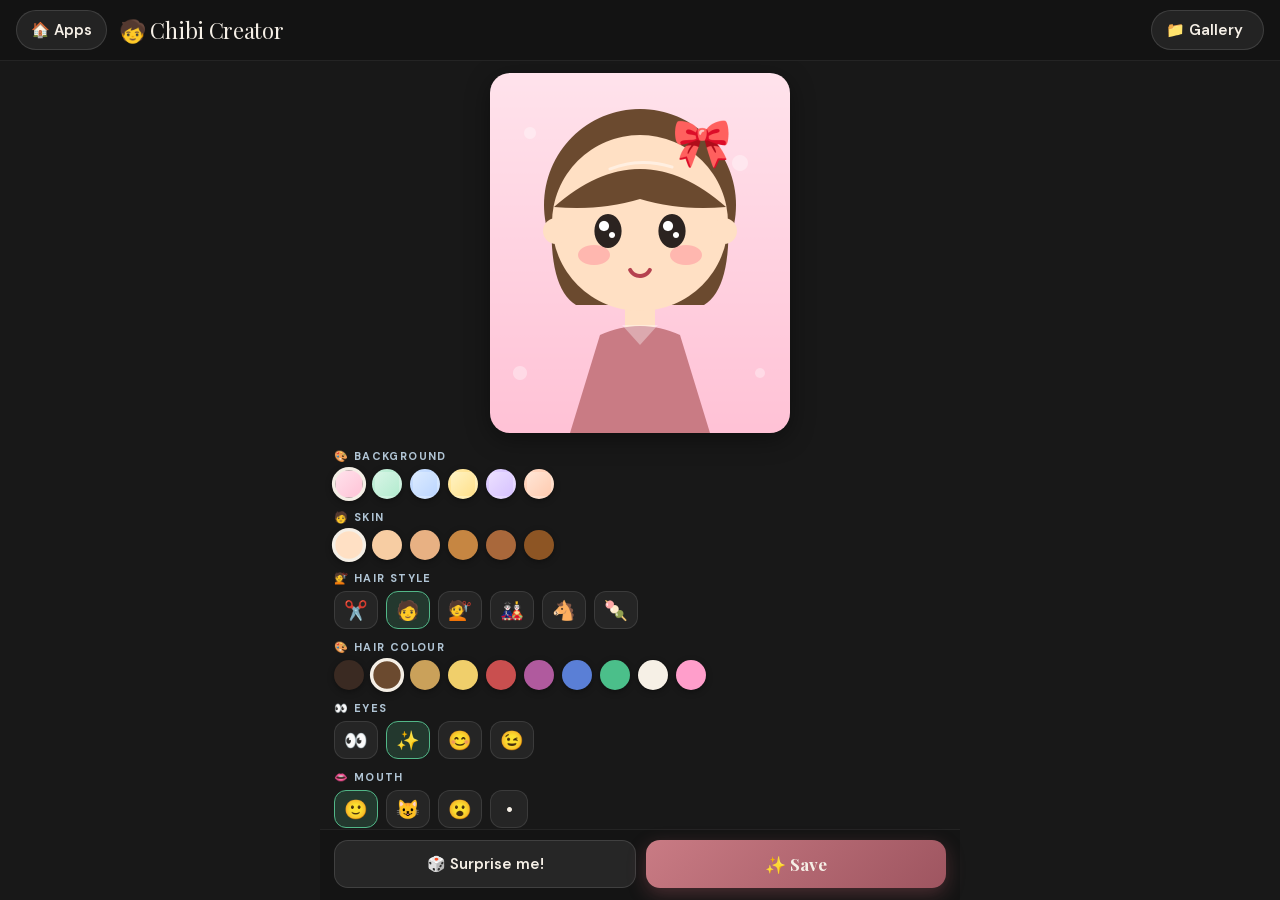
==== www/index.html @ 940c88df "Chibi Creator — kawaii character maker + gallery for Neeksha's Apps Zero-backend static PWA: build a" ====
<!DOCTYPE html>
<html lang="en">
<head>
<meta charset="UTF-8">
<meta name="viewport" content="width=device-width, initial-scale=1.0, maximum-scale=1.0, user-scalable=no, viewport-fit=cover">
<meta name="theme-color" content="#2B2B2B">
<title>🧒 Neeksha's Chibi Creator</title>
<link rel="manifest" href="manifest.json">
<link rel="icon" href="icons/icon-192.png">
<link rel="apple-touch-icon" href="icons/icon-192.png">
<link rel="stylesheet" href="css/styles.css">
</head>
<body>

<!-- ══ CREATOR ══ -->
<div class="screen on" id="sCreate">
  <header class="bar top">
    <a class="chip" href="/" title="All of Neeksha's apps">🏠 Apps</a>
    <div class="brand">🧒 Chibi&nbsp;Creator</div>
    <button class="chip right" onclick="go('sGallery')">📁 Gallery <span id="galCount"></span></button>
  </header>

  <div class="stage">
    <canvas id="chibi" width="600" height="720"></canvas>
  </div>

  <div class="panel">
    <div class="ctl"><div class="lbl">🎨 Background</div><div class="row" id="bgRow"></div></div>
    <div class="ctl"><div class="lbl">🧑 Skin</div><div class="row" id="skinRow"></div></div>
    <div class="ctl"><div class="lbl">💇 Hair style</div><div class="row" id="hairStyleRow"></div></div>
    <div class="ctl"><div class="lbl">🎨 Hair colour</div><div class="row" id="hairColorRow"></div></div>
    <div class="ctl"><div class="lbl">👀 Eyes</div><div class="row" id="eyeRow"></div></div>
    <div class="ctl"><div class="lbl">👄 Mouth</div><div class="row" id="mouthRow"></div></div>
    <div class="ctl"><div class="lbl">🌸 Cheeks</div><div class="row"><button class="opt" id="blushToggle">blush ✨</button></div></div>
    <div class="ctl"><div class="lbl">👕 Outfit</div><div class="row" id="outfitRow"></div></div>
    <div class="ctl"><div class="lbl">🎀 Accessory</div><div class="row" id="accRow"></div></div>
  </div>

  <div class="actions">
    <button class="act" onclick="randomize()">🎲 Surprise me!</button>
    <button class="act go" onclick="saveChibi()">✨ Save</button>
  </div>
</div>

<!-- ══ GALLERY ══ -->
<div class="screen" id="sGallery">
  <header class="bar top">
    <button class="chip" onclick="go('sCreate')">← Creator</button>
    <div class="brand">📁 My Gallery</div>
    <a class="chip right" href="/" title="All of Neeksha's apps">🏠 Apps</a>
  </header>
  <div class="gallery-wrap">
    <div class="grid" id="galGrid"></div>
    <div class="empty" id="galEmpty" hidden>
      <div class="ei">🧒</div>
      <p>No chibis yet!<br>Make a cutie and tap <b>✨ Save</b>.</p>
      <button class="chip big" onclick="go('sCreate')">Start creating →</button>
    </div>
  </div>
</div>

<!-- ══ LIGHTBOX ══ -->
<div class="lightbox" id="lightbox" onclick="closeLightbox(event)">
  <div class="lb-inner">
    <img id="lbImg" alt="chibi">
    <div class="lb-date" id="lbDate"></div>
    <div class="lb-actions">
      <button class="chip" onclick="downloadCurrent()">⬇ Save picture</button>
      <button class="chip danger" onclick="deleteCurrent()">🗑️ Delete</button>
      <button class="chip" onclick="closeLightbox()">✦ Close</button>
    </div>
  </div>
</div>

<div class="toast" id="toast"></div>

<script src="js/data.js"></script>
<script src="js/store.js"></script>
<script src="js/chibi.js"></script>
<script src="js/controls.js"></script>
<script src="js/gallery.js"></script>
<script src="js/app.js"></script>
<script src="js/pwa.js"></script>
</body>
</html>
---- www/css/styles.css ----
@font-face{font-family:'Playfair Display';font-style:normal;font-weight:400 900;font-display:swap;src:url('../fonts/PlayfairDisplay-var-latin.woff2') format('woff2')}
@font-face{font-family:'DM Sans';font-style:normal;font-weight:100 1000;font-display:swap;src:url('../fonts/DMSans-var-latin.woff2') format('woff2')}

:root{
  --ch:#2B2B2B; --ch-d:#181818;
  --ro:#C97B84; --ro-l:#E8A0A8; --ro-d:#9E5560;
  --gr:#2D6A4F; --gr-l:#52B788;
  --cr:#F5EFE6; --sl:#7B8FA1; --sl-l:#B0C4D4;
  --sdw:0 6px 24px rgba(0,0,0,.4);
}
*{margin:0;padding:0;box-sizing:border-box;-webkit-tap-highlight-color:transparent}
html,body{width:100%;height:100%;overflow:hidden;font-family:'DM Sans',sans-serif;background:var(--ch-d);color:var(--cr)}
button{cursor:pointer;font-family:inherit;border:none;outline:none;color:inherit}

.screen{position:fixed;inset:0;display:none;flex-direction:column}
.screen.on{display:flex}

/* bars */
.bar{display:flex;align-items:center;gap:12px;padding:calc(10px + env(safe-area-inset-top)) 16px 10px;background:rgba(20,20,20,.92);backdrop-filter:blur(16px);-webkit-backdrop-filter:blur(16px);border-bottom:1px solid rgba(255,255,255,.07);z-index:10;flex-shrink:0}
.brand{font-family:'Playfair Display',serif;font-size:clamp(15px,4vw,22px);letter-spacing:-.3px;white-space:nowrap;overflow:hidden;text-overflow:ellipsis;min-width:0;flex:0 1 auto}
.chip{flex:0 0 auto;display:inline-flex;align-items:center;gap:6px;background:rgba(255,255,255,.07);border:1px solid rgba(255,255,255,.12);color:var(--cr);font-size:clamp(12px,3.3vw,15px);font-weight:600;padding:9px 14px;border-radius:50px;text-decoration:none;transition:background .15s,transform .1s}
.chip:active{transform:scale(.95);background:rgba(255,255,255,.16)}
.chip.right{margin-left:auto}
.chip.big{padding:13px 24px;font-size:16px;margin-top:4px}
.chip.danger{background:rgba(201,123,132,.14);border-color:rgba(201,123,132,.4);color:var(--ro-l)}
#galCount{color:var(--gr-l);font-weight:800}

/* stage / canvas */
.stage{flex-shrink:0;display:flex;align-items:center;justify-content:center;padding:12px}
#chibi{height:min(38vh,320px);width:auto;max-width:100%;aspect-ratio:300/360;border-radius:20px;box-shadow:var(--sdw);display:block}

/* control panel */
.panel{flex:1;overflow-y:auto;padding:4px 14px 10px}
.ctl{margin-bottom:11px}
.lbl{font-size:11px;letter-spacing:1.4px;text-transform:uppercase;color:var(--sl-l);font-weight:700;margin-bottom:6px}
.row{display:flex;flex-wrap:wrap;gap:8px;align-items:center}
.swatch{width:30px;height:30px;border-radius:50%;border:3px solid transparent;transition:transform .12s,border-color .12s;box-shadow:0 2px 6px rgba(0,0,0,.35);flex:0 0 auto}
.swatch:active{transform:scale(.88)}
.swatch.on{border-color:var(--cr);transform:scale(1.14)}
.opt{min-width:38px;height:38px;padding:0 9px;border-radius:12px;background:rgba(255,255,255,.06);border:1.5px solid rgba(255,255,255,.1);font-size:19px;line-height:1;display:flex;align-items:center;justify-content:center;transition:all .12s;flex:0 0 auto}
.opt:active{transform:scale(.9)}
.opt.on{background:rgba(82,183,136,.2);border-color:var(--gr-l)}
#blushToggle{font-size:14px;font-weight:600;width:auto;padding:0 16px}

/* actions */
.actions{display:flex;gap:10px;padding:10px 14px calc(12px + env(safe-area-inset-bottom));background:rgba(20,20,20,.96);border-top:1px solid rgba(255,255,255,.07);flex-shrink:0}
.act{flex:1;height:48px;border-radius:14px;background:rgba(255,255,255,.08);border:1.5px solid rgba(255,255,255,.12);font-size:15px;font-weight:600;display:flex;align-items:center;justify-content:center;gap:6px;transition:transform .12s}
.act:active{transform:scale(.96)}
.act.go{background:linear-gradient(135deg,var(--ro),var(--ro-d));border:none;font-family:'Playfair Display',serif;font-size:17px;font-weight:700;box-shadow:0 6px 18px rgba(158,85,96,.4)}

/* gallery */
.gallery-wrap{flex:1;overflow-y:auto;padding:16px}
.grid{display:grid;grid-template-columns:repeat(auto-fill,minmax(140px,1fr));gap:12px}
.card{position:relative;border-radius:16px;overflow:hidden;box-shadow:var(--sdw);aspect-ratio:5/6;cursor:pointer;transition:transform .12s;border:1px solid rgba(255,255,255,.08)}
.card:active{transform:scale(.97)}
.card img{width:100%;height:100%;object-fit:cover;display:block}
.card .cd{position:absolute;left:0;right:0;bottom:0;padding:6px 9px;font-size:10px;letter-spacing:.4px;color:var(--cr);background:linear-gradient(transparent,rgba(0,0,0,.6));text-transform:uppercase}
.empty{display:flex;flex-direction:column;align-items:center;justify-content:center;text-align:center;gap:12px;color:var(--sl-l);height:70vh}
.empty .ei{font-size:64px;opacity:.6}
.empty p{line-height:1.6;font-size:clamp(14px,3.6vw,16px)}

/* lightbox */
.lightbox{position:fixed;inset:0;z-index:100;display:none;align-items:center;justify-content:center;flex-direction:column;gap:14px;background:rgba(10,10,10,.82);backdrop-filter:blur(8px);-webkit-backdrop-filter:blur(8px);padding:24px}
.lightbox.on{display:flex}
.lb-inner{display:flex;flex-direction:column;align-items:center;gap:14px;max-width:min(460px,92vw)}
#lbImg{max-width:100%;max-height:60vh;border-radius:16px;box-shadow:var(--sdw);border:1px solid rgba(255,255,255,.1)}
.lb-date{font-size:12px;color:var(--sl);letter-spacing:.5px;text-transform:uppercase}
.lb-actions{display:flex;gap:9px;flex-wrap:wrap;justify-content:center}

/* toast */
.toast{position:fixed;left:50%;bottom:calc(84px + env(safe-area-inset-bottom));transform:translateX(-50%) translateY(140px);background:var(--gr);color:var(--cr);font-weight:700;font-size:15px;padding:12px 24px;border-radius:50px;z-index:200;transition:transform .45s cubic-bezier(.34,1.56,.64,1);box-shadow:0 8px 26px rgba(45,106,79,.5);white-space:nowrap}
.toast.on{transform:translateX(-50%) translateY(0)}

@media(min-width:620px){
  #chibi{height:min(44vh,360px)}
  .panel,.actions{max-width:640px;width:100%;margin:0 auto}
}
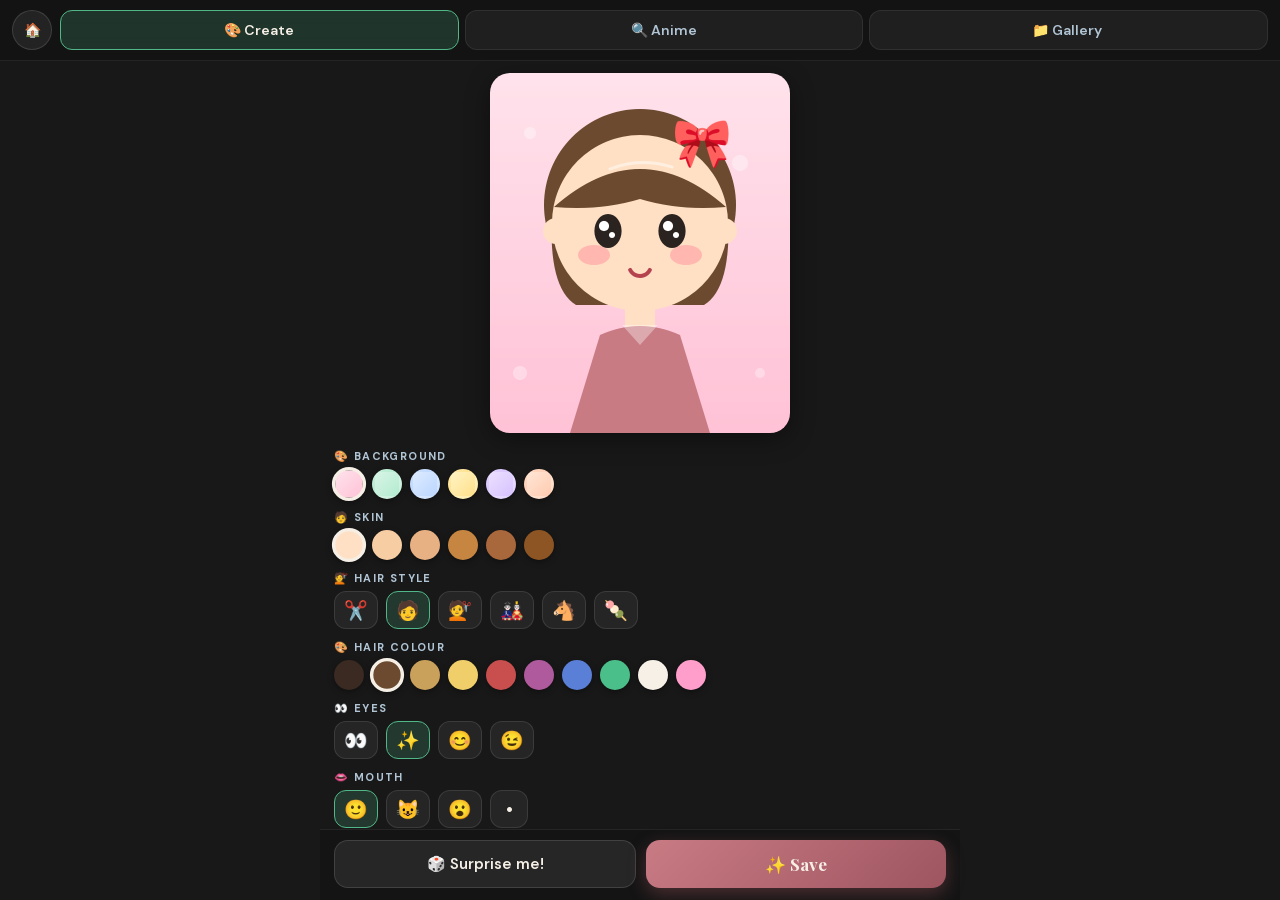
==== commit 10d69d0b: "Add 🔍 Anime search tab: 100 kid-friendly characters, bundled offline New top nav (Create / Anime / G" ====
--- a/www/index.html
+++ b/www/index.html
@@ -12,57 +12,63 @@
 </head>
 <body>
 
-<!-- ══ CREATOR ══ -->
-<div class="screen on" id="sCreate">
-  <header class="bar top">
-    <a class="chip" href="/" title="All of Neeksha's apps">🏠 Apps</a>
-    <div class="brand">🧒 Chibi&nbsp;Creator</div>
-    <button class="chip right" onclick="go('sGallery')">📁 Gallery <span id="galCount"></span></button>
-  </header>
+<header class="appbar">
+  <a class="chip home" href="/" title="All of Neeksha's apps">🏠</a>
+  <nav class="tabs">
+    <button class="tab on" data-s="sCreate" onclick="go('sCreate')">🎨 Create</button>
+    <button class="tab" data-s="sAnime" onclick="go('sAnime')">🔍 Anime</button>
+    <button class="tab" data-s="sGallery" onclick="go('sGallery')">📁 Gallery <span class="galCount" id="galCount"></span></button>
+  </nav>
+</header>
 
-  <div class="stage">
-    <canvas id="chibi" width="600" height="720"></canvas>
+<main id="screens">
+
+  <!-- ══ CREATE ══ -->
+  <div class="screen on" id="sCreate">
+    <div class="stage"><canvas id="chibi" width="600" height="720"></canvas></div>
+    <div class="panel">
+      <div class="ctl"><div class="lbl">🎨 Background</div><div class="row" id="bgRow"></div></div>
+      <div class="ctl"><div class="lbl">🧑 Skin</div><div class="row" id="skinRow"></div></div>
+      <div class="ctl"><div class="lbl">💇 Hair style</div><div class="row" id="hairStyleRow"></div></div>
+      <div class="ctl"><div class="lbl">🎨 Hair colour</div><div class="row" id="hairColorRow"></div></div>
+      <div class="ctl"><div class="lbl">👀 Eyes</div><div class="row" id="eyeRow"></div></div>
+      <div class="ctl"><div class="lbl">👄 Mouth</div><div class="row" id="mouthRow"></div></div>
+      <div class="ctl"><div class="lbl">🌸 Cheeks</div><div class="row"><button class="opt" id="blushToggle">blush ✨</button></div></div>
+      <div class="ctl"><div class="lbl">👕 Outfit</div><div class="row" id="outfitRow"></div></div>
+      <div class="ctl"><div class="lbl">🎀 Accessory</div><div class="row" id="accRow"></div></div>
+    </div>
+    <div class="actions">
+      <button class="act" onclick="randomize()">🎲 Surprise me!</button>
+      <button class="act go" onclick="saveChibi()">✨ Save</button>
+    </div>
   </div>
 
-  <div class="panel">
-    <div class="ctl"><div class="lbl">🎨 Background</div><div class="row" id="bgRow"></div></div>
-    <div class="ctl"><div class="lbl">🧑 Skin</div><div class="row" id="skinRow"></div></div>
-    <div class="ctl"><div class="lbl">💇 Hair style</div><div class="row" id="hairStyleRow"></div></div>
-    <div class="ctl"><div class="lbl">🎨 Hair colour</div><div class="row" id="hairColorRow"></div></div>
-    <div class="ctl"><div class="lbl">👀 Eyes</div><div class="row" id="eyeRow"></div></div>
-    <div class="ctl"><div class="lbl">👄 Mouth</div><div class="row" id="mouthRow"></div></div>
-    <div class="ctl"><div class="lbl">🌸 Cheeks</div><div class="row"><button class="opt" id="blushToggle">blush ✨</button></div></div>
-    <div class="ctl"><div class="lbl">👕 Outfit</div><div class="row" id="outfitRow"></div></div>
-    <div class="ctl"><div class="lbl">🎀 Accessory</div><div class="row" id="accRow"></div></div>
+  <!-- ══ ANIME SEARCH ══ -->
+  <div class="screen" id="sAnime">
+    <div class="search-bar">
+      <input id="animeSearch" type="search" placeholder="🔍 Search anime characters…" autocomplete="off" oninput="renderAnimeGrid(this.value)">
+    </div>
+    <div class="anime-grid" id="animeGrid"></div>
   </div>
 
-  <div class="actions">
-    <button class="act" onclick="randomize()">🎲 Surprise me!</button>
-    <button class="act go" onclick="saveChibi()">✨ Save</button>
-  </div>
-</div>
-
-<!-- ══ GALLERY ══ -->
-<div class="screen" id="sGallery">
-  <header class="bar top">
-    <button class="chip" onclick="go('sCreate')">← Creator</button>
-    <div class="brand">📁 My Gallery</div>
-    <a class="chip right" href="/" title="All of Neeksha's apps">🏠 Apps</a>
-  </header>
-  <div class="gallery-wrap">
-    <div class="grid" id="galGrid"></div>
-    <div class="empty" id="galEmpty" hidden>
-      <div class="ei">🧒</div>
-      <p>No chibis yet!<br>Make a cutie and tap <b>✨ Save</b>.</p>
-      <button class="chip big" onclick="go('sCreate')">Start creating →</button>
+  <!-- ══ GALLERY ══ -->
+  <div class="screen" id="sGallery">
+    <div class="gallery-wrap">
+      <div class="grid" id="galGrid"></div>
+      <div class="empty" id="galEmpty" hidden>
+        <div class="ei">🧒</div>
+        <p>No saved pictures yet!<br>Make a chibi or render an anime character, then tap save.</p>
+        <button class="chip big" onclick="go('sCreate')">Start creating →</button>
+      </div>
     </div>
   </div>
-</div>
 
-<!-- ══ LIGHTBOX ══ -->
+</main>
+
+<!-- gallery lightbox -->
 <div class="lightbox" id="lightbox" onclick="closeLightbox(event)">
   <div class="lb-inner">
-    <img id="lbImg" alt="chibi">
+    <img id="lbImg" alt="picture">
     <div class="lb-date" id="lbDate"></div>
     <div class="lb-actions">
       <button class="chip" onclick="downloadCurrent()">⬇ Save picture</button>
@@ -72,12 +78,28 @@
   </div>
 </div>
 
+<!-- anime render overlay -->
+<div class="lightbox" id="animeView" onclick="closeAnime(event)">
+  <div class="lb-inner">
+    <img id="avImg" alt="anime character">
+    <div class="av-name" id="avName"></div>
+    <div class="av-series" id="avSeries"></div>
+    <div class="lb-actions">
+      <button class="chip go2" onclick="saveAnime()">💾 Save to gallery</button>
+      <button class="chip" onclick="downloadAnime()">⬇ Download</button>
+      <button class="chip" onclick="closeAnime()">✦ Close</button>
+    </div>
+  </div>
+</div>
+
 <div class="toast" id="toast"></div>
 
 <script src="js/data.js"></script>
+<script src="js/anime-data.js"></script>
 <script src="js/store.js"></script>
 <script src="js/chibi.js"></script>
 <script src="js/controls.js"></script>
+<script src="js/anime.js"></script>
 <script src="js/gallery.js"></script>
 <script src="js/app.js"></script>
 <script src="js/pwa.js"></script>
--- a/www/css/styles.css
+++ b/www/css/styles.css
@@ -4,32 +4,42 @@
 :root{
   --ch:#2B2B2B; --ch-d:#181818;
   --ro:#C97B84; --ro-l:#E8A0A8; --ro-d:#9E5560;
-  --gr:#2D6A4F; --gr-l:#52B788;
+  --gr:#2D6A4F; --gr-l:#52B788; --gr-d:#1B4332;
   --cr:#F5EFE6; --sl:#7B8FA1; --sl-l:#B0C4D4;
   --sdw:0 6px 24px rgba(0,0,0,.4);
 }
 *{margin:0;padding:0;box-sizing:border-box;-webkit-tap-highlight-color:transparent}
 html,body{width:100%;height:100%;overflow:hidden;font-family:'DM Sans',sans-serif;background:var(--ch-d);color:var(--cr)}
+body{display:flex;flex-direction:column}
 button{cursor:pointer;font-family:inherit;border:none;outline:none;color:inherit}
 
-.screen{position:fixed;inset:0;display:none;flex-direction:column}
+/* ── top app bar + tabs ── */
+.appbar{flex-shrink:0;display:flex;align-items:center;gap:8px;padding:calc(10px + env(safe-area-inset-top)) 12px 10px;background:rgba(20,20,20,.95);backdrop-filter:blur(16px);-webkit-backdrop-filter:blur(16px);border-bottom:1px solid rgba(255,255,255,.07);z-index:10}
+.home{flex:0 0 auto;display:inline-flex;align-items:center;justify-content:center;width:40px;height:40px;background:rgba(255,255,255,.07);border:1px solid rgba(255,255,255,.12);border-radius:12px;font-size:18px;text-decoration:none;transition:background .15s}
+.home:active{background:rgba(255,255,255,.18)}
+.tabs{display:flex;gap:6px;flex:1;min-width:0}
+.tab{flex:1;min-width:0;display:flex;align-items:center;justify-content:center;gap:4px;height:40px;border-radius:12px;background:rgba(255,255,255,.05);border:1px solid rgba(255,255,255,.08);color:var(--sl-l);font-size:clamp(12px,3.3vw,14px);font-weight:600;white-space:nowrap;overflow:hidden;transition:all .15s}
+.tab:active{transform:scale(.96)}
+.tab.on{background:rgba(82,183,136,.2);border-color:var(--gr-l);color:var(--cr)}
+.galCount{color:var(--gr-l);font-weight:800}
+
+/* ── screens ── */
+#screens{flex:1;position:relative;overflow:hidden}
+.screen{position:absolute;inset:0;display:none;flex-direction:column}
 .screen.on{display:flex}
 
-/* bars */
-.bar{display:flex;align-items:center;gap:12px;padding:calc(10px + env(safe-area-inset-top)) 16px 10px;background:rgba(20,20,20,.92);backdrop-filter:blur(16px);-webkit-backdrop-filter:blur(16px);border-bottom:1px solid rgba(255,255,255,.07);z-index:10;flex-shrink:0}
-.brand{font-family:'Playfair Display',serif;font-size:clamp(15px,4vw,22px);letter-spacing:-.3px;white-space:nowrap;overflow:hidden;text-overflow:ellipsis;min-width:0;flex:0 1 auto}
-.chip{flex:0 0 auto;display:inline-flex;align-items:center;gap:6px;background:rgba(255,255,255,.07);border:1px solid rgba(255,255,255,.12);color:var(--cr);font-size:clamp(12px,3.3vw,15px);font-weight:600;padding:9px 14px;border-radius:50px;text-decoration:none;transition:background .15s,transform .1s}
+/* shared chip (lightbox / empty states) */
+.chip{display:inline-flex;align-items:center;gap:6px;background:rgba(255,255,255,.07);border:1px solid rgba(255,255,255,.12);color:var(--cr);font-size:14px;font-weight:600;padding:9px 14px;border-radius:50px;text-decoration:none;transition:background .15s,transform .1s}
 .chip:active{transform:scale(.95);background:rgba(255,255,255,.16)}
-.chip.right{margin-left:auto}
 .chip.big{padding:13px 24px;font-size:16px;margin-top:4px}
 .chip.danger{background:rgba(201,123,132,.14);border-color:rgba(201,123,132,.4);color:var(--ro-l)}
-#galCount{color:var(--gr-l);font-weight:800}
+.chip.go2{background:linear-gradient(135deg,var(--gr),var(--gr-d));border:none;font-weight:700}
 
-/* stage / canvas */
+/* ── create: stage / canvas ── */
 .stage{flex-shrink:0;display:flex;align-items:center;justify-content:center;padding:12px}
-#chibi{height:min(38vh,320px);width:auto;max-width:100%;aspect-ratio:300/360;border-radius:20px;box-shadow:var(--sdw);display:block}
+#chibi{height:min(36vh,310px);width:auto;max-width:100%;aspect-ratio:300/360;border-radius:20px;box-shadow:var(--sdw);display:block}
 
-/* control panel */
+/* ── create: control panel ── */
 .panel{flex:1;overflow-y:auto;padding:4px 14px 10px}
 .ctl{margin-bottom:11px}
 .lbl{font-size:11px;letter-spacing:1.4px;text-transform:uppercase;color:var(--sl-l);font-weight:700;margin-bottom:6px}
@@ -42,13 +52,28 @@
 .opt.on{background:rgba(82,183,136,.2);border-color:var(--gr-l)}
 #blushToggle{font-size:14px;font-weight:600;width:auto;padding:0 16px}
 
-/* actions */
+/* ── create: actions ── */
 .actions{display:flex;gap:10px;padding:10px 14px calc(12px + env(safe-area-inset-bottom));background:rgba(20,20,20,.96);border-top:1px solid rgba(255,255,255,.07);flex-shrink:0}
 .act{flex:1;height:48px;border-radius:14px;background:rgba(255,255,255,.08);border:1.5px solid rgba(255,255,255,.12);font-size:15px;font-weight:600;display:flex;align-items:center;justify-content:center;gap:6px;transition:transform .12s}
 .act:active{transform:scale(.96)}
 .act.go{background:linear-gradient(135deg,var(--ro),var(--ro-d));border:none;font-family:'Playfair Display',serif;font-size:17px;font-weight:700;box-shadow:0 6px 18px rgba(158,85,96,.4)}
 
-/* gallery */
+/* ── anime search ── */
+.search-bar{flex-shrink:0;padding:12px 14px 8px}
+#animeSearch{width:100%;height:44px;border-radius:14px;background:rgba(255,255,255,.06);border:1.5px solid rgba(255,255,255,.12);color:var(--cr);font-size:16px;padding:0 16px;outline:none}
+#animeSearch::placeholder{color:var(--sl)}
+#animeSearch:focus{border-color:var(--gr-l)}
+.anime-grid{flex:1;overflow-y:auto;padding:4px 14px 16px;display:grid;grid-template-columns:repeat(auto-fill,minmax(140px,1fr));grid-auto-rows:max-content;gap:12px;align-content:start}
+.anime-card{background:rgba(255,255,255,.04);border:1px solid rgba(255,255,255,.08);border-radius:16px;overflow:hidden}
+.an-thumb{width:100%;height:180px;background:#0e0e0e;overflow:hidden;flex:0 0 auto}
+.an-thumb img{width:100%;height:100%;object-fit:cover;display:block}
+.an-name{font-weight:700;font-size:13px;padding:8px 10px 1px;line-height:1.25}
+.an-series{font-size:11px;color:var(--sl-l);padding:0 10px 8px;line-height:1.3}
+.an-render{display:block;width:calc(100% - 16px);margin:4px 8px 8px;height:34px;border-radius:10px;background:linear-gradient(135deg,var(--ro),var(--ro-d));color:#fff;font-weight:700;font-size:13px;transition:transform .12s}
+.an-render:active{transform:scale(.95)}
+.an-msg{grid-column:1/-1;text-align:center;color:var(--sl-l);padding:50px 20px;line-height:1.6;font-size:15px}
+
+/* ── gallery ── */
 .gallery-wrap{flex:1;overflow-y:auto;padding:16px}
 .grid{display:grid;grid-template-columns:repeat(auto-fill,minmax(140px,1fr));gap:12px}
 .card{position:relative;border-radius:16px;overflow:hidden;box-shadow:var(--sdw);aspect-ratio:5/6;cursor:pointer;transition:transform .12s;border:1px solid rgba(255,255,255,.08)}
@@ -59,19 +84,21 @@
 .empty .ei{font-size:64px;opacity:.6}
 .empty p{line-height:1.6;font-size:clamp(14px,3.6vw,16px)}
 
-/* lightbox */
+/* ── lightbox / anime view ── */
 .lightbox{position:fixed;inset:0;z-index:100;display:none;align-items:center;justify-content:center;flex-direction:column;gap:14px;background:rgba(10,10,10,.82);backdrop-filter:blur(8px);-webkit-backdrop-filter:blur(8px);padding:24px}
 .lightbox.on{display:flex}
-.lb-inner{display:flex;flex-direction:column;align-items:center;gap:14px;max-width:min(460px,92vw)}
-#lbImg{max-width:100%;max-height:60vh;border-radius:16px;box-shadow:var(--sdw);border:1px solid rgba(255,255,255,.1)}
+.lb-inner{display:flex;flex-direction:column;align-items:center;gap:12px;max-width:min(460px,92vw)}
+#lbImg,#avImg{max-width:100%;max-height:56vh;border-radius:16px;box-shadow:var(--sdw);border:1px solid rgba(255,255,255,.1)}
 .lb-date{font-size:12px;color:var(--sl);letter-spacing:.5px;text-transform:uppercase}
+.av-name{font-family:'Playfair Display',serif;font-size:clamp(18px,5vw,24px);color:var(--cr);text-align:center}
+.av-series{font-size:13px;color:var(--sl-l);text-align:center;margin-top:-6px}
 .lb-actions{display:flex;gap:9px;flex-wrap:wrap;justify-content:center}
 
-/* toast */
+/* ── toast ── */
 .toast{position:fixed;left:50%;bottom:calc(84px + env(safe-area-inset-bottom));transform:translateX(-50%) translateY(140px);background:var(--gr);color:var(--cr);font-weight:700;font-size:15px;padding:12px 24px;border-radius:50px;z-index:200;transition:transform .45s cubic-bezier(.34,1.56,.64,1);box-shadow:0 8px 26px rgba(45,106,79,.5);white-space:nowrap}
 .toast.on{transform:translateX(-50%) translateY(0)}
 
 @media(min-width:620px){
-  #chibi{height:min(44vh,360px)}
+  #chibi{height:min(42vh,360px)}
   .panel,.actions{max-width:640px;width:100%;margin:0 auto}
 }
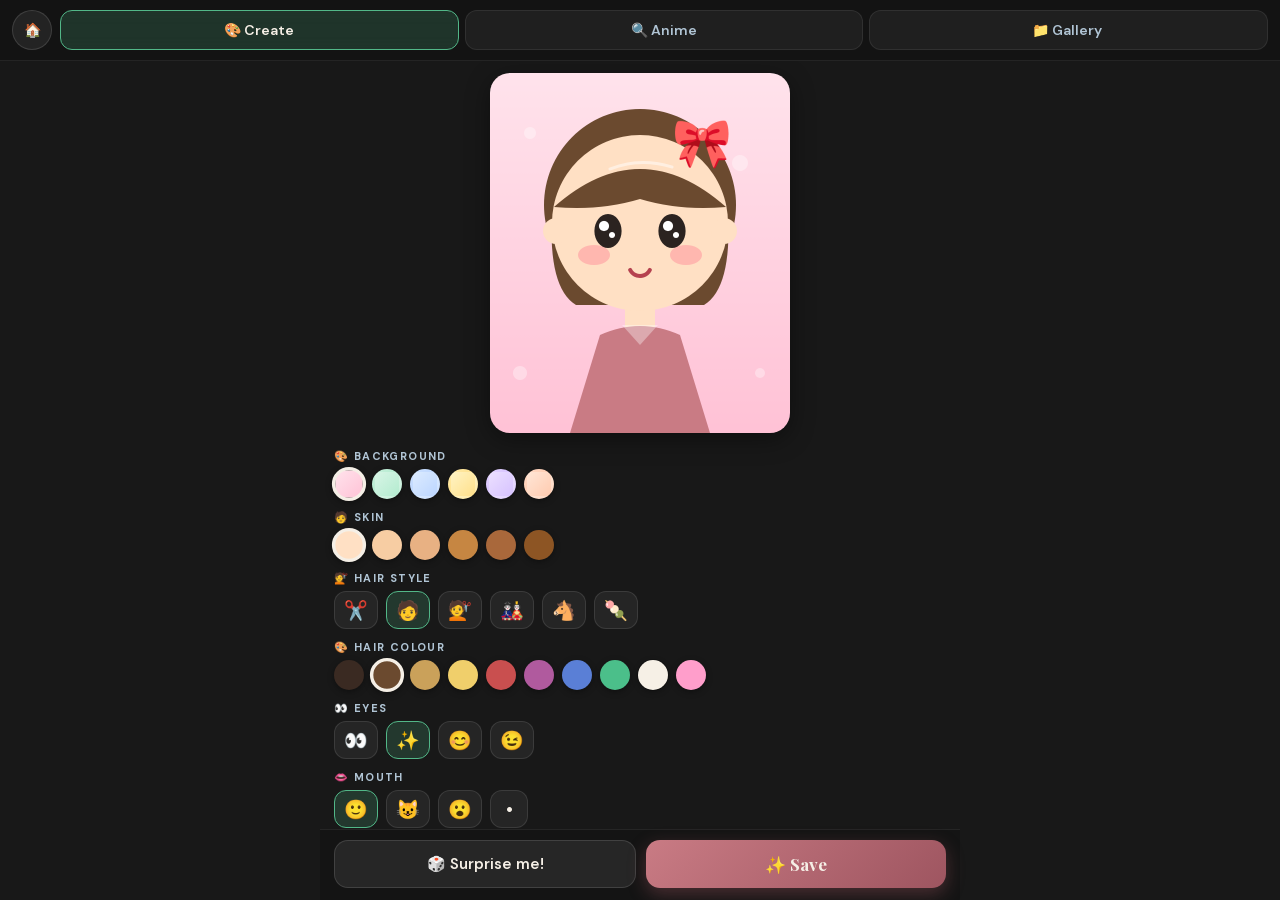
==== commit e8af657f: "Rename anime-data.js -> anime-list.js (fresh URL, dodges a cached 404) Co-Authored-By: Claude Opus 4" ====
--- a/www/index.html
+++ b/www/index.html
@@ -95,7 +95,7 @@
 <div class="toast" id="toast"></div>
 
 <script src="js/data.js"></script>
-<script src="js/anime-data.js"></script>
+<script src="js/anime-list.js"></script>
 <script src="js/store.js"></script>
 <script src="js/chibi.js"></script>
 <script src="js/controls.js"></script>
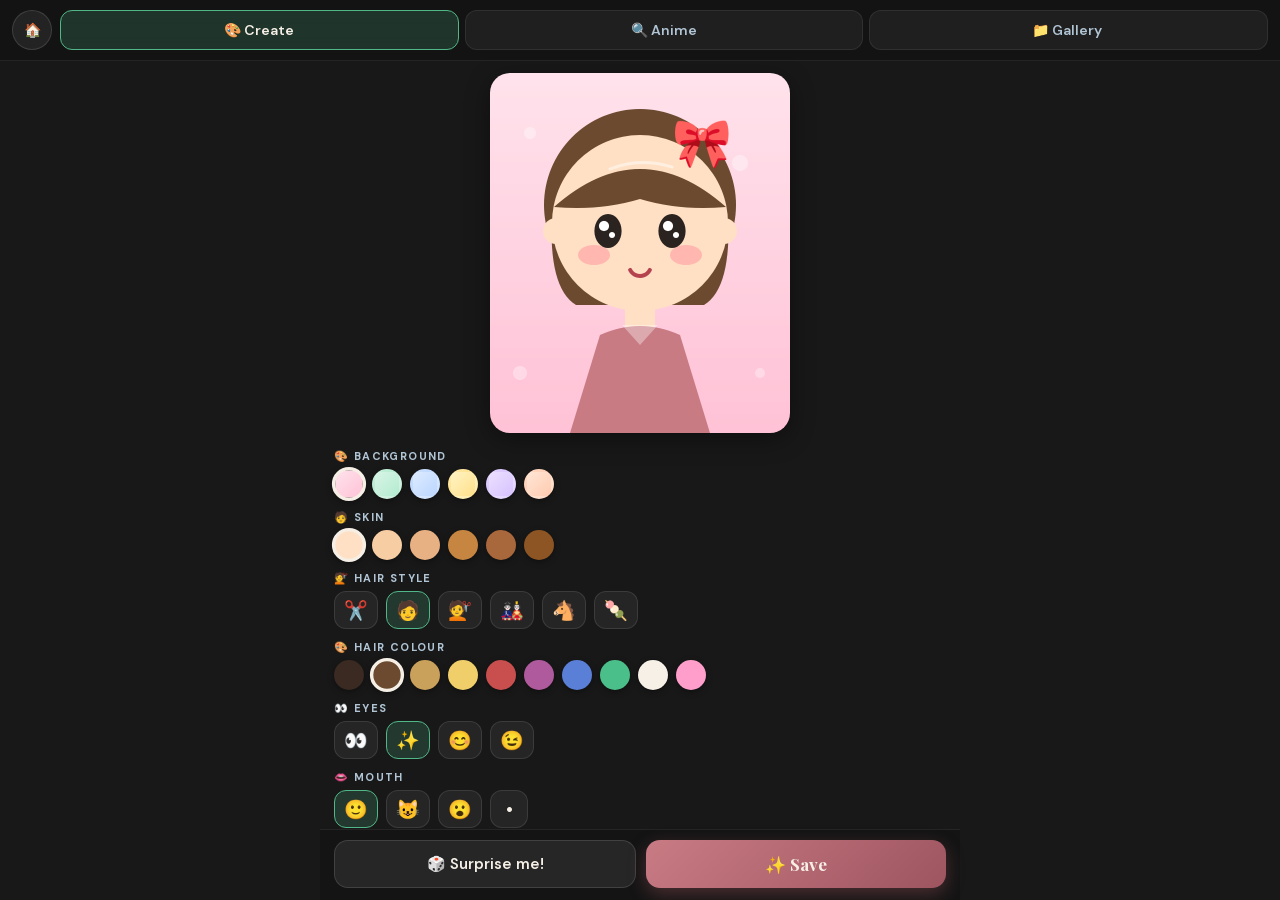
==== commit ecc9be3d: "Anime "Render" now opens a decorate canvas you draw on Replaces the view-only overlay: tapping Decor" ====
--- a/www/index.html
+++ b/www/index.html
@@ -78,16 +78,26 @@
   </div>
 </div>
 
-<!-- anime render overlay -->
-<div class="lightbox" id="animeView" onclick="closeAnime(event)">
-  <div class="lb-inner">
-    <img id="avImg" alt="anime character">
-    <div class="av-name" id="avName"></div>
-    <div class="av-series" id="avSeries"></div>
-    <div class="lb-actions">
-      <button class="chip go2" onclick="saveAnime()">💾 Save to gallery</button>
-      <button class="chip" onclick="downloadAnime()">⬇ Download</button>
-      <button class="chip" onclick="closeAnime()">✦ Close</button>
+<!-- decorate screen: draw on the anime character -->
+<div class="drawscreen" id="sDraw">
+  <header class="bar top">
+    <button class="chip" onclick="closeDraw()">← Back</button>
+    <div class="brand" id="drawTitle">🎨 Decorate</div>
+    <button class="chip right go2" onclick="saveDraw()">✨ Save</button>
+  </header>
+  <div class="draw-stage"><canvas id="drawPad"></canvas></div>
+  <div class="draw-tools">
+    <div class="row" id="dColors"></div>
+    <div class="tool-row2">
+      <div class="row" id="dSizes"></div>
+      <div class="row" id="dStamps"></div>
+    </div>
+    <div class="row dactions">
+      <button class="act" id="dBrush" onclick="dSetTool('brush')" title="Brush">🖌️</button>
+      <button class="act" id="dErase" onclick="dSetTool('erase')" title="Eraser">🧽</button>
+      <button class="act" onclick="dUndo()" title="Undo">↩️</button>
+      <button class="act" onclick="dClear()" title="Clear doodles">🗑️</button>
+      <button class="act" onclick="downloadDraw()" title="Download">⬇</button>
     </div>
   </div>
 </div>
@@ -100,6 +110,7 @@
 <script src="js/chibi.js"></script>
 <script src="js/controls.js"></script>
 <script src="js/anime.js"></script>
+<script src="js/draw.js"></script>
 <script src="js/gallery.js"></script>
 <script src="js/app.js"></script>
 <script src="js/pwa.js"></script>
--- a/www/css/styles.css
+++ b/www/css/styles.css
@@ -98,6 +98,21 @@
 .toast{position:fixed;left:50%;bottom:calc(84px + env(safe-area-inset-bottom));transform:translateX(-50%) translateY(140px);background:var(--gr);color:var(--cr);font-weight:700;font-size:15px;padding:12px 24px;border-radius:50px;z-index:200;transition:transform .45s cubic-bezier(.34,1.56,.64,1);box-shadow:0 8px 26px rgba(45,106,79,.5);white-space:nowrap}
 .toast.on{transform:translateX(-50%) translateY(0)}
 
+/* ── decorate (draw on anime) screen ── */
+.drawscreen{position:fixed;inset:0;z-index:120;display:none;flex-direction:column;background:var(--ch-d)}
+.drawscreen.on{display:flex}
+.draw-stage{flex:1;display:flex;align-items:center;justify-content:center;padding:10px;min-height:0;background:radial-gradient(ellipse at 50% 40%,#242024,#141414)}
+#drawPad{max-width:100%;max-height:100%;border-radius:14px;box-shadow:var(--sdw);display:block;touch-action:none;cursor:crosshair;background:#fff}
+.draw-tools{flex-shrink:0;display:flex;flex-direction:column;gap:8px;padding:10px 12px calc(12px + env(safe-area-inset-bottom));background:rgba(20,20,20,.96);border-top:1px solid rgba(255,255,255,.07)}
+.draw-tools .row{justify-content:center}
+.tool-row2{display:flex;gap:14px;justify-content:center;flex-wrap:wrap}
+.dactions{gap:8px}
+.size{min-width:38px;height:38px;border-radius:12px;background:rgba(255,255,255,.06);border:1.5px solid rgba(255,255,255,.1);display:flex;align-items:center;justify-content:center;transition:all .12s;flex:0 0 auto}
+.size .dot{background:var(--cr);border-radius:50%}
+.size.on{background:rgba(82,183,136,.2);border-color:var(--gr-l)}
+.size:active{transform:scale(.9)}
+.draw-tools .act{flex:0 0 auto;width:48px}
+
 @media(min-width:620px){
   #chibi{height:min(42vh,360px)}
   .panel,.actions{max-width:640px;width:100%;margin:0 auto}
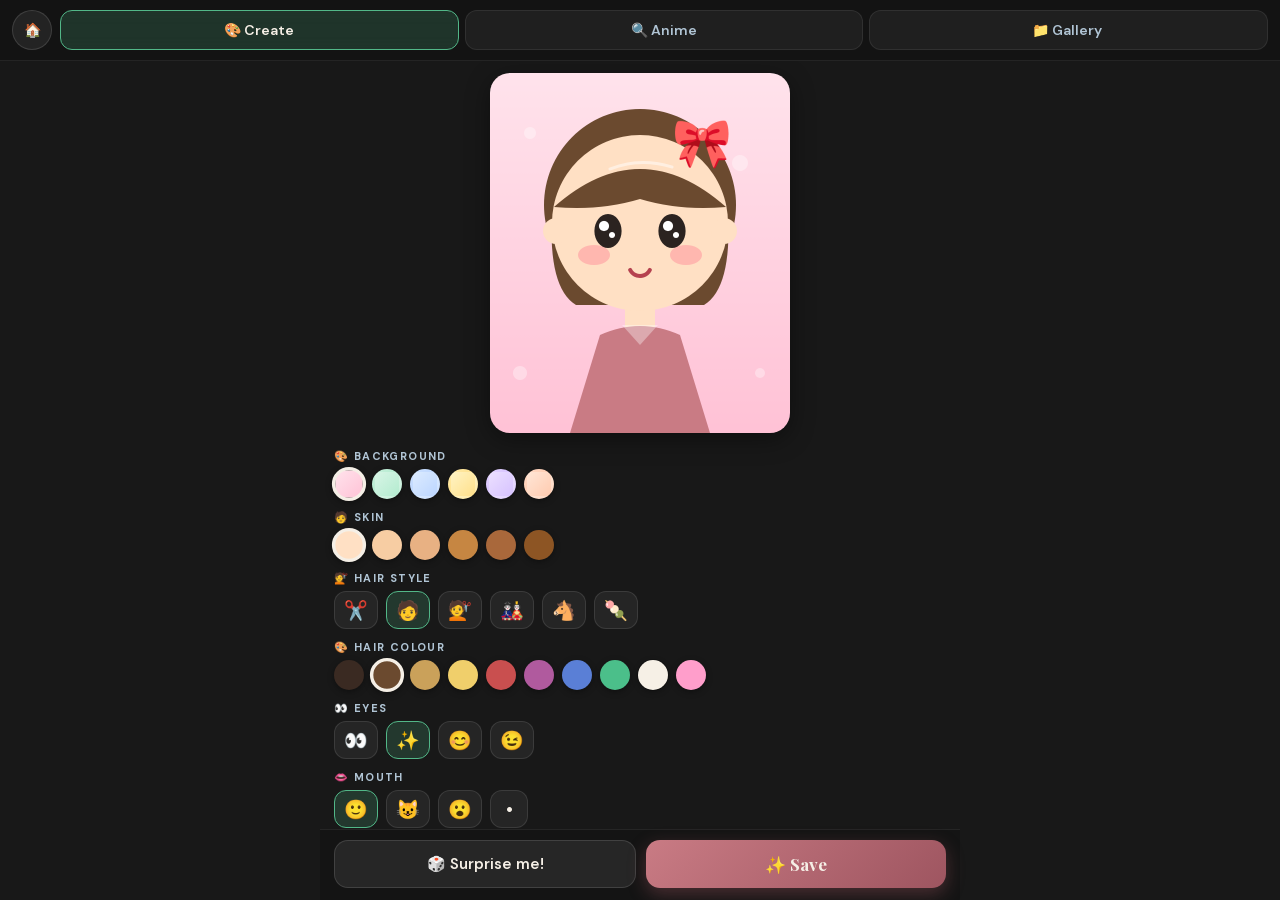
==== commit 53b84428: "Expand anime roster (150) + richer decorate tools Characters: added Fruits Basket, From Me to You (K" ====
--- a/www/index.html
+++ b/www/index.html
@@ -88,12 +88,19 @@
   <div class="draw-stage"><canvas id="drawPad"></canvas></div>
   <div class="draw-tools">
     <div class="row" id="dColors"></div>
+    <div class="dtextrow" id="dTextRow" hidden>
+      <input id="dText" type="text" maxlength="24" placeholder="type a word…" autocomplete="off">
+      <div class="row" id="dFonts"></div>
+    </div>
     <div class="tool-row2">
       <div class="row" id="dSizes"></div>
       <div class="row" id="dStamps"></div>
     </div>
     <div class="row dactions">
       <button class="act" id="dBrush" onclick="dSetTool('brush')" title="Brush">🖌️</button>
+      <button class="act" id="dGlitter" onclick="dSetTool('glitter')" title="Glitter">✨</button>
+      <button class="act" id="dTextBtn" onclick="dSetTool('text')" title="Text">🅰️</button>
+      <button class="act" onclick="glossify()" title="Add gloss">💧</button>
       <button class="act" id="dErase" onclick="dSetTool('erase')" title="Eraser">🧽</button>
       <button class="act" onclick="dUndo()" title="Undo">↩️</button>
       <button class="act" onclick="dClear()" title="Clear doodles">🗑️</button>
--- a/www/css/styles.css
+++ b/www/css/styles.css
@@ -112,6 +112,13 @@
 .size.on{background:rgba(82,183,136,.2);border-color:var(--gr-l)}
 .size:active{transform:scale(.9)}
 .draw-tools .act{flex:0 0 auto;width:48px}
+.dtextrow{display:flex;flex-direction:column;gap:8px;align-items:center}
+#dText{width:min(320px,90%);height:40px;border-radius:12px;background:rgba(255,255,255,.08);border:1.5px solid rgba(255,255,255,.14);color:var(--cr);font-size:16px;padding:0 14px;outline:none;text-align:center}
+#dText:focus{border-color:var(--gr-l)}
+#dText::placeholder{color:var(--sl)}
+.fontchip{height:34px;padding:0 12px;border-radius:10px;background:rgba(255,255,255,.06);border:1.5px solid rgba(255,255,255,.1);color:var(--cr);font-size:15px;transition:all .12s;flex:0 0 auto}
+.fontchip:active{transform:scale(.93)}
+.fontchip.on{background:rgba(82,183,136,.2);border-color:var(--gr-l)}
 
 @media(min-width:620px){
   #chibi{height:min(42vh,360px)}
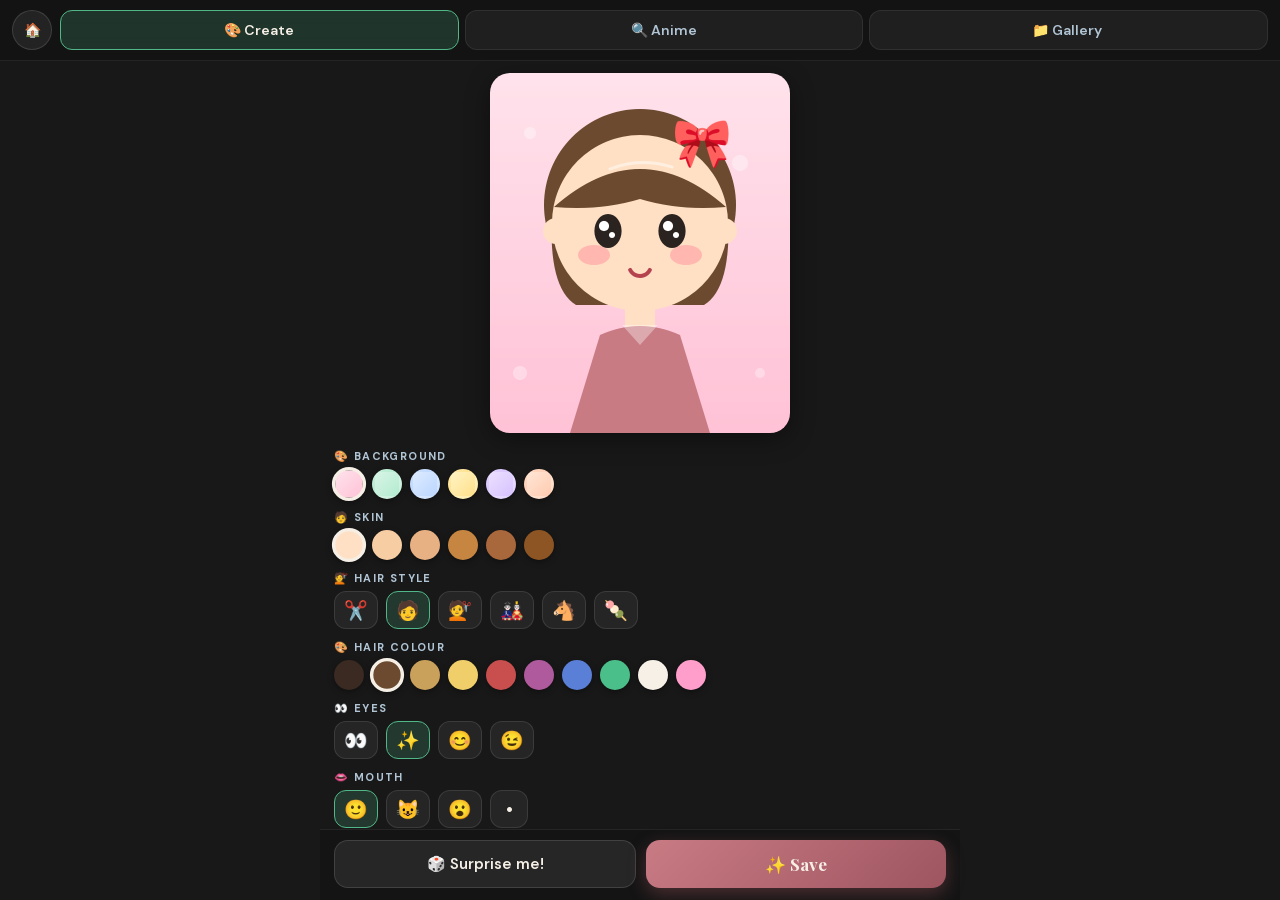
==== commit 047e76f3: "Add Content-Security-Policy meta (hardening) default-src 'self', connect-src 'self', img/media data:" ====
--- a/www/index.html
+++ b/www/index.html
@@ -2,6 +2,7 @@
 <html lang="en">
 <head>
 <meta charset="UTF-8">
+<meta http-equiv="Content-Security-Policy" content="default-src 'self'; script-src 'self' 'unsafe-inline'; style-src 'self' 'unsafe-inline'; img-src 'self' data: blob:; font-src 'self'; connect-src 'self'; media-src 'self' blob:; object-src 'none'; base-uri 'self'; form-action 'self'">
 <meta name="viewport" content="width=device-width, initial-scale=1.0, maximum-scale=1.0, user-scalable=no, viewport-fit=cover">
 <meta name="theme-color" content="#2B2B2B">
 <title>🧒 Neeksha's Chibi Creator</title>
